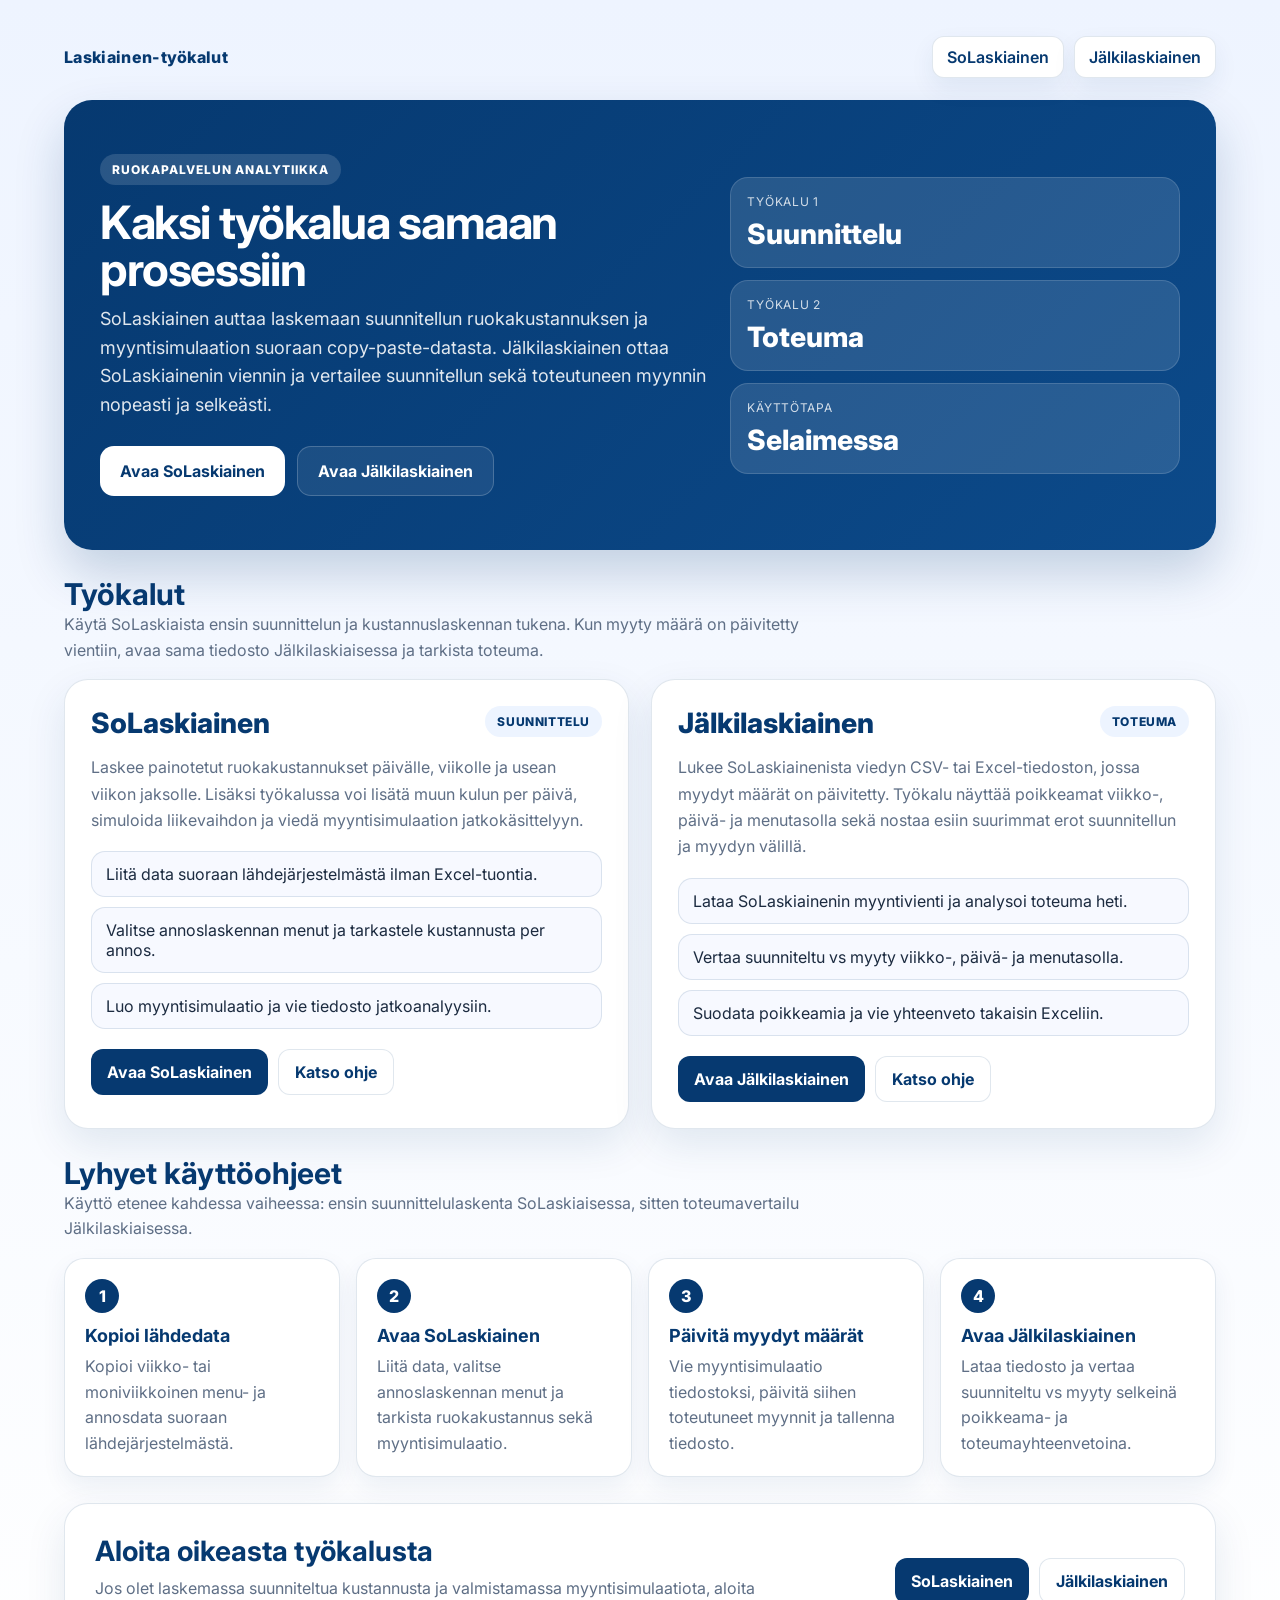
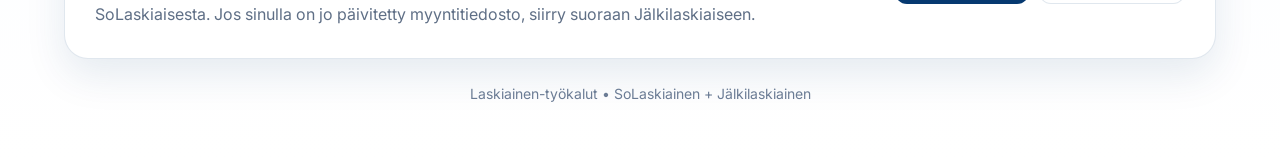
==== index.html @ dbf36e9c "Update index.html" ====
<!DOCTYPE html>
<html lang="fi">
<head>
  <meta charset="UTF-8" />
  <meta name="viewport" content="width=device-width, initial-scale=1.0" />
  <title>Laskiainen-työkalut</title>
  <link href="https://fonts.googleapis.com/css2?family=Inter:wght@400;600;700;800&display=swap" rel="stylesheet">
  <style>
    :root{
      --theme:#063970;
      --theme-2:#0c4a8a;
      --bg:#eef4ff;
      --card:#ffffff;
      --text:#1c2b40;
      --muted:#5f6f86;
      --border:rgba(6,57,112,.12);
      --shadow:0 16px 40px rgba(6,57,112,.10);
      --shadow-soft:0 10px 24px rgba(6,57,112,.07);
    }
    *{box-sizing:border-box}
    body{margin:0;font-family:Inter,Arial,sans-serif;background:linear-gradient(180deg,#eef4ff 0%,#f7faff 55%,#ffffff 100%);color:var(--text)}
    .wrap{max-width:1200px;margin:auto;padding:28px 24px 56px}
    .nav{display:flex;justify-content:space-between;align-items:center;gap:16px;padding:8px 0 22px}
    .brand{font-weight:800;color:var(--theme);letter-spacing:.02em}
    .nav-links{display:flex;gap:10px;flex-wrap:wrap}
    .nav-links a,.btn-secondary{display:inline-flex;align-items:center;justify-content:center;padding:10px 14px;border-radius:12px;text-decoration:none;font-weight:600;background:#fff;color:var(--theme);border:1px solid var(--border);box-shadow:var(--shadow-soft)}
    .hero{background:linear-gradient(135deg,var(--theme),var(--theme-2));border-radius:28px;padding:54px 36px;color:#fff;box-shadow:0 24px 50px rgba(6,57,112,.20)}
    .hero-grid{display:grid;grid-template-columns:1.15fr .85fr;gap:22px;align-items:center}
    .eyebrow{display:inline-flex;padding:8px 12px;border-radius:999px;background:rgba(255,255,255,.14);font-size:12px;font-weight:800;letter-spacing:.08em;text-transform:uppercase;margin-bottom:14px}
    h1{margin:0 0 12px;font-size:46px;line-height:1.02;letter-spacing:-.03em}
    .hero p{margin:0;color:rgba(255,255,255,.88);font-size:18px;line-height:1.6;max-width:680px}
    .hero-actions{display:flex;gap:12px;flex-wrap:wrap;margin-top:26px}
    .btn-primary,.btn-ghost{display:inline-flex;align-items:center;justify-content:center;padding:14px 20px;border-radius:14px;text-decoration:none;font-weight:700}
    .btn-primary{background:#fff;color:var(--theme)}
    .btn-ghost{border:1px solid rgba(255,255,255,.2);color:#fff;background:rgba(255,255,255,.08)}
    .hero-side{display:grid;gap:12px}
    .mini-card{background:rgba(255,255,255,.12);border:1px solid rgba(255,255,255,.14);border-radius:18px;padding:16px}
    .mini-card .label{font-size:12px;text-transform:uppercase;letter-spacing:.06em;color:rgba(255,255,255,.8);margin-bottom:8px}
    .mini-card .value{font-size:28px;font-weight:800}
    .section{margin-top:26px}
    .section-head{display:flex;justify-content:space-between;align-items:end;gap:16px;flex-wrap:wrap;margin-bottom:16px}
    .section-head h2{margin:0;font-size:30px;color:var(--theme)}
    .section-head p{margin:0;color:var(--muted);max-width:760px;line-height:1.6}
    .tool-grid{display:grid;grid-template-columns:1fr 1fr;gap:22px}
    .tool-card{background:var(--card);border:1px solid var(--border);border-radius:24px;padding:26px;box-shadow:var(--shadow)}
    .tool-top{display:flex;justify-content:space-between;gap:12px;align-items:flex-start;margin-bottom:14px}
    .tool-name{font-size:28px;font-weight:800;color:var(--theme);margin:0}
    .badge{display:inline-flex;padding:8px 12px;border-radius:999px;background:#edf4ff;color:var(--theme);font-size:12px;font-weight:800;text-transform:uppercase;letter-spacing:.05em}
    .tool-card p{margin:0 0 18px;color:var(--muted);line-height:1.65}
    .feature-list{display:grid;gap:10px;margin:0 0 20px;padding:0;list-style:none}
    .feature-list li{padding:12px 14px;border-radius:14px;background:#f7f9ff;border:1px solid var(--border)}
    .tool-actions{display:flex;gap:10px;flex-wrap:wrap}
    .tool-actions a{display:inline-flex;align-items:center;justify-content:center;padding:12px 16px;border-radius:12px;text-decoration:none;font-weight:700}
    .tool-actions .primary{background:var(--theme);color:#fff}
    .tool-actions .secondary{background:#fff;color:var(--theme);border:1px solid var(--border)}
    .how-grid{display:grid;grid-template-columns:repeat(4,1fr);gap:16px}
    .step{background:#fff;border:1px solid var(--border);border-radius:20px;padding:20px;box-shadow:var(--shadow-soft)}
    .step-num{width:34px;height:34px;border-radius:999px;background:var(--theme);color:#fff;display:inline-flex;align-items:center;justify-content:center;font-weight:800;margin-bottom:12px}
    .step h3{margin:0 0 8px;color:var(--theme);font-size:18px}
    .step p{margin:0;color:var(--muted);line-height:1.6}
    .cta{margin-top:26px;background:#fff;border:1px solid var(--border);border-radius:24px;padding:30px;box-shadow:var(--shadow);display:flex;justify-content:space-between;align-items:center;gap:18px;flex-wrap:wrap}
    .cta h2{margin:0 0 8px;color:var(--theme);font-size:28px}
    .cta p{margin:0;color:var(--muted);line-height:1.6;max-width:760px}
    .footer{margin-top:26px;text-align:center;color:#6b7c95;font-size:14px}
    @media (max-width:980px){.hero-grid,.tool-grid,.how-grid{grid-template-columns:1fr}.wrap{padding:18px 16px 36px}h1{font-size:36px}.section-head h2{font-size:26px}}
  </style>
</head>
<body>
  <div class="wrap">
    <div class="nav">
      <div class="brand">Laskiainen-työkalut</div>
      <div class="nav-links">
        <a href="laskiainenV13.html">SoLaskiainen</a>
        <a href="jalkilaskiainen.html">Jälkilaskiainen</a>
      </div>
    </div>

    <section class="hero">
      <div class="hero-grid">
        <div>
          <div class="eyebrow">Ruokapalvelun analytiikka</div>
          <h1>Kaksi työkalua samaan prosessiin</h1>
          <p>SoLaskiainen auttaa laskemaan suunnitellun ruokakustannuksen ja myyntisimulaation suoraan copy-paste-datasta. Jälkilaskiainen ottaa SoLaskiainenin viennin ja vertailee suunnitellun sekä toteutuneen myynnin nopeasti ja selkeästi.</p>
          <div class="hero-actions">
            <a class="btn-primary" href="laskiainenV13.html">Avaa SoLaskiainen</a>
            <a class="btn-ghost" href="jalkilaskiainen.html">Avaa Jälkilaskiainen</a>
          </div>
        </div>
        <div class="hero-side">
          <div class="mini-card"><div class="label">Työkalu 1</div><div class="value">Suunnittelu</div></div>
          <div class="mini-card"><div class="label">Työkalu 2</div><div class="value">Toteuma</div></div>
          <div class="mini-card"><div class="label">Käyttötapa</div><div class="value">Selaimessa</div></div>
        </div>
      </div>
    </section>

    <section class="section">
      <div class="section-head">
        <div>
          <h2>Työkalut</h2>
          <p>Käytä SoLaskiaista ensin suunnittelun ja kustannuslaskennan tukena. Kun myyty määrä on päivitetty vientiin, avaa sama tiedosto Jälkilaskiaisessa ja tarkista toteuma.</p>
        </div>
      </div>
      <div class="tool-grid">
        <article class="tool-card">
          <div class="tool-top">
            <h3 class="tool-name">SoLaskiainen</h3>
            <span class="badge">Suunnittelu</span>
          </div>
          <p>Laskee painotetut ruokakustannukset päivälle, viikolle ja usean viikon jaksolle. Lisäksi työkalussa voi lisätä muun kulun per päivä, simuloida liikevaihdon ja viedä myyntisimulaation jatkokäsittelyyn.</p>
          <ul class="feature-list">
            <li>Liitä data suoraan lähdejärjestelmästä ilman Excel-tuontia.</li>
            <li>Valitse annoslaskennan menut ja tarkastele kustannusta per annos.</li>
            <li>Luo myyntisimulaatio ja vie tiedosto jatkoanalyysiin.</li>
          </ul>
          <div class="tool-actions">
            <a class="primary" href="laskiainenV13.html">Avaa SoLaskiainen</a>
            <a class="secondary" href="#kaytto">Katso ohje</a>
          </div>
        </article>

        <article class="tool-card">
          <div class="tool-top">
            <h3 class="tool-name">Jälkilaskiainen</h3>
            <span class="badge">Toteuma</span>
          </div>
          <p>Lukee SoLaskiainenista viedyn CSV- tai Excel-tiedoston, jossa myydyt määrät on päivitetty. Työkalu näyttää poikkeamat viikko-, päivä- ja menutasolla sekä nostaa esiin suurimmat erot suunnitellun ja myydyn välillä.</p>
          <ul class="feature-list">
            <li>Lataa SoLaskiainenin myyntivienti ja analysoi toteuma heti.</li>
            <li>Vertaa suunniteltu vs myyty viikko-, päivä- ja menutasolla.</li>
            <li>Suodata poikkeamia ja vie yhteenveto takaisin Exceliin.</li>
          </ul>
          <div class="tool-actions">
            <a class="primary" href="jalkilaskiainen.html">Avaa Jälkilaskiainen</a>
            <a class="secondary" href="#kaytto">Katso ohje</a>
          </div>
        </article>
      </div>
    </section>

    <section class="section" id="kaytto">
      <div class="section-head">
        <div>
          <h2>Lyhyet käyttöohjeet</h2>
          <p>Käyttö etenee kahdessa vaiheessa: ensin suunnittelulaskenta SoLaskiaisessa, sitten toteumavertailu Jälkilaskiaisessa.</p>
        </div>
      </div>
      <div class="how-grid">
        <div class="step">
          <div class="step-num">1</div>
          <h3>Kopioi lähdedata</h3>
          <p>Kopioi viikko- tai moniviikkoinen menu- ja annosdata suoraan lähdejärjestelmästä.</p>
        </div>
        <div class="step">
          <div class="step-num">2</div>
          <h3>Avaa SoLaskiainen</h3>
          <p>Liitä data, valitse annoslaskennan menut ja tarkista ruokakustannus sekä myyntisimulaatio.</p>
        </div>
        <div class="step">
          <div class="step-num">3</div>
          <h3>Päivitä myydyt määrät</h3>
          <p>Vie myyntisimulaatio tiedostoksi, päivitä siihen toteutuneet myynnit ja tallenna tiedosto.</p>
        </div>
        <div class="step">
          <div class="step-num">4</div>
          <h3>Avaa Jälkilaskiainen</h3>
          <p>Lataa tiedosto ja vertaa suunniteltu vs myyty selkeinä poikkeama- ja toteumayhteenvetoina.</p>
        </div>
      </div>
    </section>

    <section class="cta">
      <div>
        <h2>Aloita oikeasta työkalusta</h2>
        <p>Jos olet laskemassa suunniteltua kustannusta ja valmistamassa myyntisimulaatiota, aloita SoLaskiaisesta. Jos sinulla on jo päivitetty myyntitiedosto, siirry suoraan Jälkilaskiaiseen.</p>
      </div>
      <div class="tool-actions">
        <a class="primary" href="laskiainenV13.html">SoLaskiainen</a>
        <a class="secondary" href="jalkilaskiainen.html">Jälkilaskiainen</a>
      </div>
    </section>

    <div class="footer">Laskiainen-työkalut • SoLaskiainen + Jälkilaskiainen</div>
  </div>
</body>
</html>
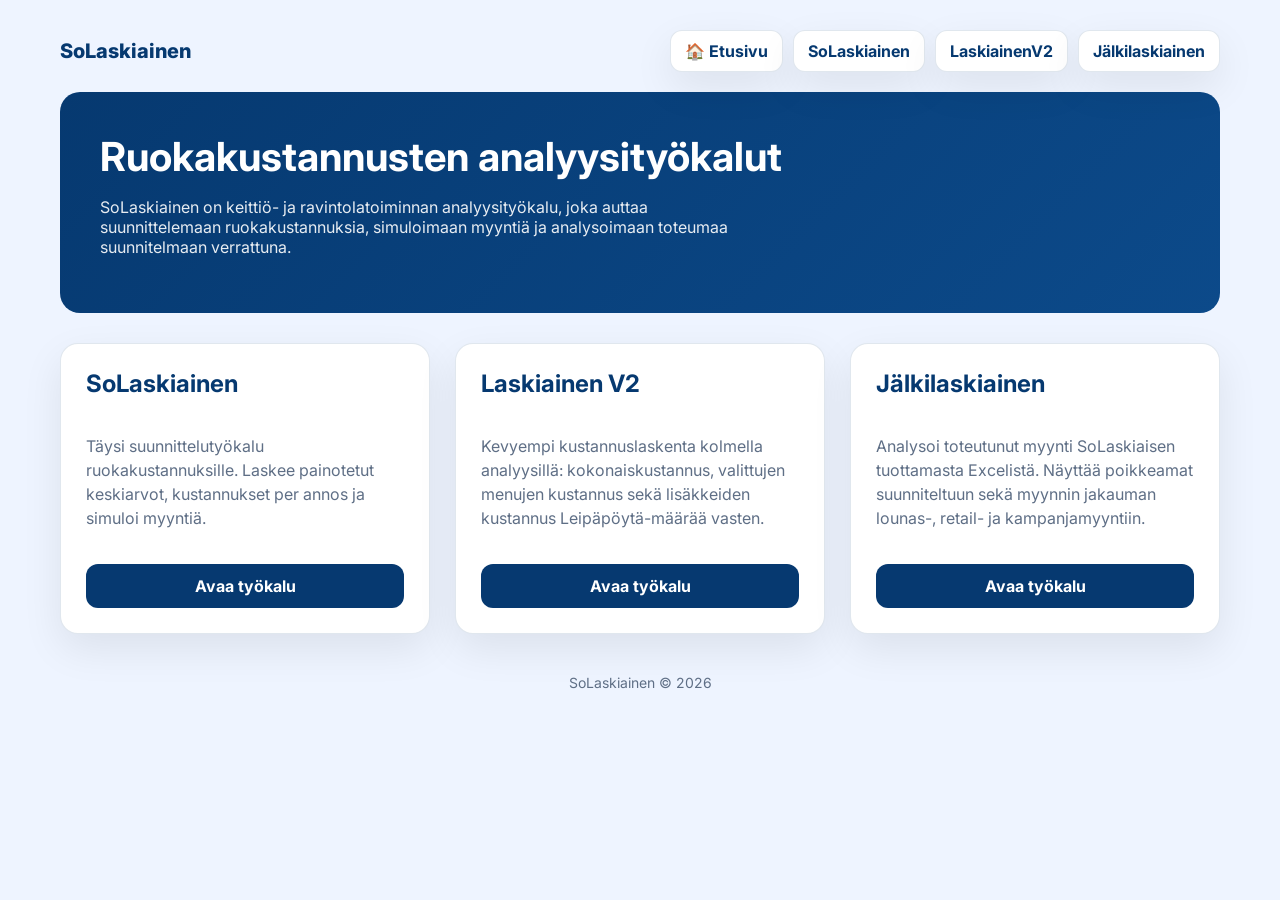
==== commit ba575192: "Update index.html" ====
--- a/index.html
+++ b/index.html
@@ -1,186 +1,217 @@
 <!DOCTYPE html>
 <html lang="fi">
 <head>
-  <meta charset="UTF-8" />
-  <meta name="viewport" content="width=device-width, initial-scale=1.0" />
-  <title>Laskiainen-työkalut</title>
-  <link href="https://fonts.googleapis.com/css2?family=Inter:wght@400;600;700;800&display=swap" rel="stylesheet">
-  <style>
-    :root{
-      --theme:#063970;
-      --theme-2:#0c4a8a;
-      --bg:#eef4ff;
-      --card:#ffffff;
-      --text:#1c2b40;
-      --muted:#5f6f86;
-      --border:rgba(6,57,112,.12);
-      --shadow:0 16px 40px rgba(6,57,112,.10);
-      --shadow-soft:0 10px 24px rgba(6,57,112,.07);
-    }
-    *{box-sizing:border-box}
-    body{margin:0;font-family:Inter,Arial,sans-serif;background:linear-gradient(180deg,#eef4ff 0%,#f7faff 55%,#ffffff 100%);color:var(--text)}
-    .wrap{max-width:1200px;margin:auto;padding:28px 24px 56px}
-    .nav{display:flex;justify-content:space-between;align-items:center;gap:16px;padding:8px 0 22px}
-    .brand{font-weight:800;color:var(--theme);letter-spacing:.02em}
-    .nav-links{display:flex;gap:10px;flex-wrap:wrap}
-    .nav-links a,.btn-secondary{display:inline-flex;align-items:center;justify-content:center;padding:10px 14px;border-radius:12px;text-decoration:none;font-weight:600;background:#fff;color:var(--theme);border:1px solid var(--border);box-shadow:var(--shadow-soft)}
-    .hero{background:linear-gradient(135deg,var(--theme),var(--theme-2));border-radius:28px;padding:54px 36px;color:#fff;box-shadow:0 24px 50px rgba(6,57,112,.20)}
-    .hero-grid{display:grid;grid-template-columns:1.15fr .85fr;gap:22px;align-items:center}
-    .eyebrow{display:inline-flex;padding:8px 12px;border-radius:999px;background:rgba(255,255,255,.14);font-size:12px;font-weight:800;letter-spacing:.08em;text-transform:uppercase;margin-bottom:14px}
-    h1{margin:0 0 12px;font-size:46px;line-height:1.02;letter-spacing:-.03em}
-    .hero p{margin:0;color:rgba(255,255,255,.88);font-size:18px;line-height:1.6;max-width:680px}
-    .hero-actions{display:flex;gap:12px;flex-wrap:wrap;margin-top:26px}
-    .btn-primary,.btn-ghost{display:inline-flex;align-items:center;justify-content:center;padding:14px 20px;border-radius:14px;text-decoration:none;font-weight:700}
-    .btn-primary{background:#fff;color:var(--theme)}
-    .btn-ghost{border:1px solid rgba(255,255,255,.2);color:#fff;background:rgba(255,255,255,.08)}
-    .hero-side{display:grid;gap:12px}
-    .mini-card{background:rgba(255,255,255,.12);border:1px solid rgba(255,255,255,.14);border-radius:18px;padding:16px}
-    .mini-card .label{font-size:12px;text-transform:uppercase;letter-spacing:.06em;color:rgba(255,255,255,.8);margin-bottom:8px}
-    .mini-card .value{font-size:28px;font-weight:800}
-    .section{margin-top:26px}
-    .section-head{display:flex;justify-content:space-between;align-items:end;gap:16px;flex-wrap:wrap;margin-bottom:16px}
-    .section-head h2{margin:0;font-size:30px;color:var(--theme)}
-    .section-head p{margin:0;color:var(--muted);max-width:760px;line-height:1.6}
-    .tool-grid{display:grid;grid-template-columns:1fr 1fr;gap:22px}
-    .tool-card{background:var(--card);border:1px solid var(--border);border-radius:24px;padding:26px;box-shadow:var(--shadow)}
-    .tool-top{display:flex;justify-content:space-between;gap:12px;align-items:flex-start;margin-bottom:14px}
-    .tool-name{font-size:28px;font-weight:800;color:var(--theme);margin:0}
-    .badge{display:inline-flex;padding:8px 12px;border-radius:999px;background:#edf4ff;color:var(--theme);font-size:12px;font-weight:800;text-transform:uppercase;letter-spacing:.05em}
-    .tool-card p{margin:0 0 18px;color:var(--muted);line-height:1.65}
-    .feature-list{display:grid;gap:10px;margin:0 0 20px;padding:0;list-style:none}
-    .feature-list li{padding:12px 14px;border-radius:14px;background:#f7f9ff;border:1px solid var(--border)}
-    .tool-actions{display:flex;gap:10px;flex-wrap:wrap}
-    .tool-actions a{display:inline-flex;align-items:center;justify-content:center;padding:12px 16px;border-radius:12px;text-decoration:none;font-weight:700}
-    .tool-actions .primary{background:var(--theme);color:#fff}
-    .tool-actions .secondary{background:#fff;color:var(--theme);border:1px solid var(--border)}
-    .how-grid{display:grid;grid-template-columns:repeat(4,1fr);gap:16px}
-    .step{background:#fff;border:1px solid var(--border);border-radius:20px;padding:20px;box-shadow:var(--shadow-soft)}
-    .step-num{width:34px;height:34px;border-radius:999px;background:var(--theme);color:#fff;display:inline-flex;align-items:center;justify-content:center;font-weight:800;margin-bottom:12px}
-    .step h3{margin:0 0 8px;color:var(--theme);font-size:18px}
-    .step p{margin:0;color:var(--muted);line-height:1.6}
-    .cta{margin-top:26px;background:#fff;border:1px solid var(--border);border-radius:24px;padding:30px;box-shadow:var(--shadow);display:flex;justify-content:space-between;align-items:center;gap:18px;flex-wrap:wrap}
-    .cta h2{margin:0 0 8px;color:var(--theme);font-size:28px}
-    .cta p{margin:0;color:var(--muted);line-height:1.6;max-width:760px}
-    .footer{margin-top:26px;text-align:center;color:#6b7c95;font-size:14px}
-    @media (max-width:980px){.hero-grid,.tool-grid,.how-grid{grid-template-columns:1fr}.wrap{padding:18px 16px 36px}h1{font-size:36px}.section-head h2{font-size:26px}}
-  </style>
+<meta charset="UTF-8">
+<meta name="viewport" content="width=device-width, initial-scale=1.0">
+
+<title>SoLaskiainen</title>
+
+<link href="https://fonts.googleapis.com/css2?family=Inter:wght@400;600;700;800&display=swap" rel="stylesheet">
+
+<style>
+
+:root{
+--theme:#063970;
+--theme2:#0c4a8a;
+--bg:#eef4ff;
+--card:#ffffff;
+--text:#1c2b40;
+--muted:#5f6f86;
+--border:rgba(6,57,112,.12);
+--shadow:0 15px 40px rgba(0,0,0,.08);
+}
+
+*{box-sizing:border-box}
+
+body{
+margin:0;
+font-family:Inter,Arial;
+background:var(--bg);
+color:var(--text);
+}
+
+.wrap{
+max-width:1200px;
+margin:auto;
+padding:30px 20px 50px;
+}
+
+.topnav{
+display:flex;
+justify-content:space-between;
+align-items:center;
+margin-bottom:20px;
+flex-wrap:wrap;
+}
+
+.brand{
+font-weight:800;
+font-size:20px;
+color:var(--theme);
+}
+
+.navlinks{
+display:flex;
+gap:10px;
+flex-wrap:wrap;
+}
+
+.navlinks a{
+text-decoration:none;
+padding:10px 14px;
+border-radius:12px;
+background:#fff;
+border:1px solid var(--border);
+color:var(--theme);
+font-weight:700;
+box-shadow:var(--shadow);
+}
+
+.hero{
+background:linear-gradient(135deg,var(--theme),var(--theme2));
+color:white;
+padding:40px;
+border-radius:20px;
+margin-bottom:30px;
+}
+
+.hero h1{
+margin:0 0 10px;
+font-size:40px;
+}
+
+.hero p{
+opacity:.9;
+max-width:650px;
+}
+
+.tools{
+display:grid;
+grid-template-columns:repeat(auto-fit,minmax(280px,1fr));
+gap:25px;
+margin-top:25px;
+}
+
+.card{
+background:var(--card);
+border-radius:18px;
+padding:25px;
+border:1px solid var(--border);
+box-shadow:var(--shadow);
+display:flex;
+flex-direction:column;
+justify-content:space-between;
+}
+
+.card h2{
+margin-top:0;
+color:var(--theme);
+}
+
+.card p{
+color:var(--muted);
+line-height:1.5;
+}
+
+.button{
+margin-top:18px;
+display:inline-block;
+text-decoration:none;
+padding:12px 18px;
+background:var(--theme);
+color:white;
+border-radius:12px;
+font-weight:700;
+text-align:center;
+}
+
+.footer{
+text-align:center;
+margin-top:40px;
+color:var(--muted);
+font-size:14px;
+}
+
+@media(max-width:700px){
+.hero h1{font-size:28px}
+}
+
+</style>
 </head>
+
 <body>
-  <div class="wrap">
-    <div class="nav">
-      <div class="brand">Laskiainen-työkalut</div>
-      <div class="nav-links">
-        <a href="laskiainenV13.html">SoLaskiainen</a>
-        <a href="jalkilaskiainen.html">Jälkilaskiainen</a>
-      </div>
-    </div>
-
-    <section class="hero">
-      <div class="hero-grid">
-        <div>
-          <div class="eyebrow">Ruokapalvelun analytiikka</div>
-          <h1>Kaksi työkalua samaan prosessiin</h1>
-          <p>SoLaskiainen auttaa laskemaan suunnitellun ruokakustannuksen ja myyntisimulaation suoraan copy-paste-datasta. Jälkilaskiainen ottaa SoLaskiainenin viennin ja vertailee suunnitellun sekä toteutuneen myynnin nopeasti ja selkeästi.</p>
-          <div class="hero-actions">
-            <a class="btn-primary" href="laskiainenV13.html">Avaa SoLaskiainen</a>
-            <a class="btn-ghost" href="jalkilaskiainen.html">Avaa Jälkilaskiainen</a>
-          </div>
-        </div>
-        <div class="hero-side">
-          <div class="mini-card"><div class="label">Työkalu 1</div><div class="value">Suunnittelu</div></div>
-          <div class="mini-card"><div class="label">Työkalu 2</div><div class="value">Toteuma</div></div>
-          <div class="mini-card"><div class="label">Käyttötapa</div><div class="value">Selaimessa</div></div>
-        </div>
-      </div>
-    </section>
-
-    <section class="section">
-      <div class="section-head">
-        <div>
-          <h2>Työkalut</h2>
-          <p>Käytä SoLaskiaista ensin suunnittelun ja kustannuslaskennan tukena. Kun myyty määrä on päivitetty vientiin, avaa sama tiedosto Jälkilaskiaisessa ja tarkista toteuma.</p>
-        </div>
-      </div>
-      <div class="tool-grid">
-        <article class="tool-card">
-          <div class="tool-top">
-            <h3 class="tool-name">SoLaskiainen</h3>
-            <span class="badge">Suunnittelu</span>
-          </div>
-          <p>Laskee painotetut ruokakustannukset päivälle, viikolle ja usean viikon jaksolle. Lisäksi työkalussa voi lisätä muun kulun per päivä, simuloida liikevaihdon ja viedä myyntisimulaation jatkokäsittelyyn.</p>
-          <ul class="feature-list">
-            <li>Liitä data suoraan lähdejärjestelmästä ilman Excel-tuontia.</li>
-            <li>Valitse annoslaskennan menut ja tarkastele kustannusta per annos.</li>
-            <li>Luo myyntisimulaatio ja vie tiedosto jatkoanalyysiin.</li>
-          </ul>
-          <div class="tool-actions">
-            <a class="primary" href="laskiainenV13.html">Avaa SoLaskiainen</a>
-            <a class="secondary" href="#kaytto">Katso ohje</a>
-          </div>
-        </article>
-
-        <article class="tool-card">
-          <div class="tool-top">
-            <h3 class="tool-name">Jälkilaskiainen</h3>
-            <span class="badge">Toteuma</span>
-          </div>
-          <p>Lukee SoLaskiainenista viedyn CSV- tai Excel-tiedoston, jossa myydyt määrät on päivitetty. Työkalu näyttää poikkeamat viikko-, päivä- ja menutasolla sekä nostaa esiin suurimmat erot suunnitellun ja myydyn välillä.</p>
-          <ul class="feature-list">
-            <li>Lataa SoLaskiainenin myyntivienti ja analysoi toteuma heti.</li>
-            <li>Vertaa suunniteltu vs myyty viikko-, päivä- ja menutasolla.</li>
-            <li>Suodata poikkeamia ja vie yhteenveto takaisin Exceliin.</li>
-          </ul>
-          <div class="tool-actions">
-            <a class="primary" href="jalkilaskiainen.html">Avaa Jälkilaskiainen</a>
-            <a class="secondary" href="#kaytto">Katso ohje</a>
-          </div>
-        </article>
-      </div>
-    </section>
-
-    <section class="section" id="kaytto">
-      <div class="section-head">
-        <div>
-          <h2>Lyhyet käyttöohjeet</h2>
-          <p>Käyttö etenee kahdessa vaiheessa: ensin suunnittelulaskenta SoLaskiaisessa, sitten toteumavertailu Jälkilaskiaisessa.</p>
-        </div>
-      </div>
-      <div class="how-grid">
-        <div class="step">
-          <div class="step-num">1</div>
-          <h3>Kopioi lähdedata</h3>
-          <p>Kopioi viikko- tai moniviikkoinen menu- ja annosdata suoraan lähdejärjestelmästä.</p>
-        </div>
-        <div class="step">
-          <div class="step-num">2</div>
-          <h3>Avaa SoLaskiainen</h3>
-          <p>Liitä data, valitse annoslaskennan menut ja tarkista ruokakustannus sekä myyntisimulaatio.</p>
-        </div>
-        <div class="step">
-          <div class="step-num">3</div>
-          <h3>Päivitä myydyt määrät</h3>
-          <p>Vie myyntisimulaatio tiedostoksi, päivitä siihen toteutuneet myynnit ja tallenna tiedosto.</p>
-        </div>
-        <div class="step">
-          <div class="step-num">4</div>
-          <h3>Avaa Jälkilaskiainen</h3>
-          <p>Lataa tiedosto ja vertaa suunniteltu vs myyty selkeinä poikkeama- ja toteumayhteenvetoina.</p>
-        </div>
-      </div>
-    </section>
-
-    <section class="cta">
-      <div>
-        <h2>Aloita oikeasta työkalusta</h2>
-        <p>Jos olet laskemassa suunniteltua kustannusta ja valmistamassa myyntisimulaatiota, aloita SoLaskiaisesta. Jos sinulla on jo päivitetty myyntitiedosto, siirry suoraan Jälkilaskiaiseen.</p>
-      </div>
-      <div class="tool-actions">
-        <a class="primary" href="laskiainenV13.html">SoLaskiainen</a>
-        <a class="secondary" href="jalkilaskiainen.html">Jälkilaskiainen</a>
-      </div>
-    </section>
-
-    <div class="footer">Laskiainen-työkalut • SoLaskiainen + Jälkilaskiainen</div>
-  </div>
+
+<div class="wrap">
+
+<div class="topnav">
+<div class="brand">SoLaskiainen</div>
+
+<div class="navlinks">
+<a href="index.html">🏠 Etusivu</a>
+<a href="laskiainenV13.html">SoLaskiainen</a>
+<a href="LaskiainenV2.html">LaskiainenV2</a>
+<a href="jalkilaskiainen.html">Jälkilaskiainen</a>
+</div>
+</div>
+
+<div class="hero">
+<h1>Ruokakustannusten analyysityökalut</h1>
+<p>
+SoLaskiainen on keittiö- ja ravintolatoiminnan analyysityökalu, joka auttaa
+suunnittelemaan ruokakustannuksia, simuloimaan myyntiä ja analysoimaan
+toteumaa suunnitelmaan verrattuna.
+</p>
+</div>
+
+<div class="tools">
+
+<div class="card">
+<h2>SoLaskiainen</h2>
+<p>
+Täysi suunnittelutyökalu ruokakustannuksille. Laskee painotetut keskiarvot,
+kustannukset per annos ja simuloi myyntiä.
+</p>
+
+<a class="button" href="laskiainenV13.html">
+Avaa työkalu
+</a>
+</div>
+
+
+<div class="card">
+<h2>Laskiainen V2</h2>
+<p>
+Kevyempi kustannuslaskenta kolmella analyysillä:
+kokonaiskustannus, valittujen menujen kustannus
+sekä lisäkkeiden kustannus Leipäpöytä-määrää vasten.
+</p>
+
+<a class="button" href="LaskiainenV2.html">
+Avaa työkalu
+</a>
+</div>
+
+
+<div class="card">
+<h2>Jälkilaskiainen</h2>
+<p>
+Analysoi toteutunut myynti SoLaskiaisen tuottamasta Excelistä.
+Näyttää poikkeamat suunniteltuun sekä myynnin jakauman
+lounas-, retail- ja kampanjamyyntiin.
+</p>
+
+<a class="button" href="jalkilaskiainen.html">
+Avaa työkalu
+</a>
+</div>
+
+</div>
+
+<div class="footer">
+SoLaskiainen © 2026
+</div>
+
+</div>
+
 </body>
 </html>
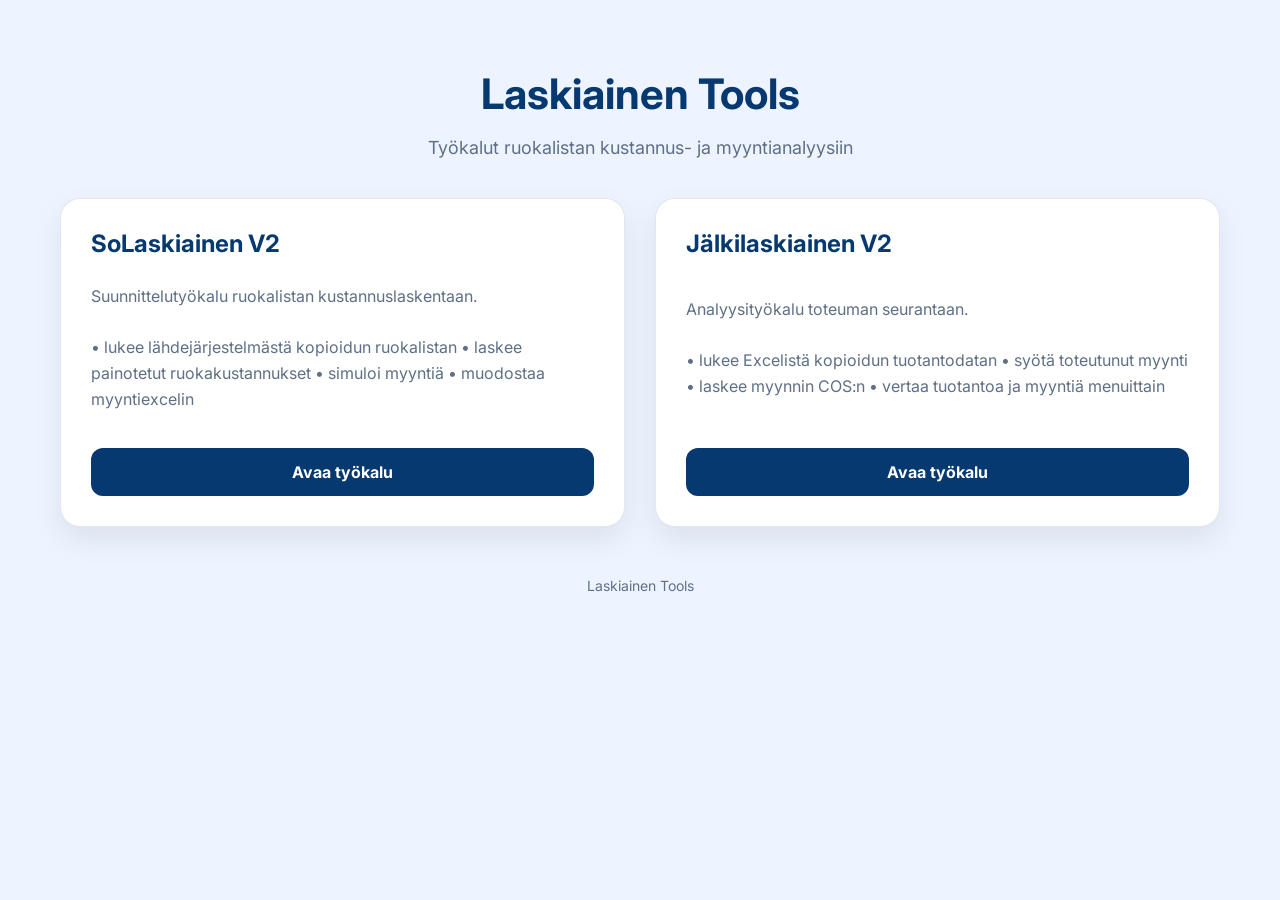
==== commit e1bbebd0: "Update index.html" ====
--- a/index.html
+++ b/index.html
@@ -4,7 +4,7 @@
 <meta charset="UTF-8">
 <meta name="viewport" content="width=device-width, initial-scale=1.0">
 
-<title>SoLaskiainen</title>
+<title>Laskiainen Tools</title>
 
 <link href="https://fonts.googleapis.com/css2?family=Inter:wght@400;600;700;800&display=swap" rel="stylesheet">
 
@@ -18,14 +18,14 @@
 --text:#1c2b40;
 --muted:#5f6f86;
 --border:rgba(6,57,112,.12);
---shadow:0 15px 40px rgba(0,0,0,.08);
+--shadow:0 12px 30px rgba(0,0,0,.08);
 }
 
 *{box-sizing:border-box}
 
 body{
 margin:0;
-font-family:Inter,Arial;
+font-family:Inter,Arial,sans-serif;
 background:var(--bg);
 color:var(--text);
 }
@@ -33,70 +33,37 @@
 .wrap{
 max-width:1200px;
 margin:auto;
-padding:30px 20px 50px;
+padding:40px 20px 60px;
 }
 
-.topnav{
-display:flex;
-justify-content:space-between;
-align-items:center;
-margin-bottom:20px;
-flex-wrap:wrap;
+header{
+text-align:center;
+margin-bottom:40px;
 }
 
-.brand{
-font-weight:800;
-font-size:20px;
+h1{
+font-size:42px;
+margin-bottom:10px;
 color:var(--theme);
 }
 
-.navlinks{
-display:flex;
-gap:10px;
-flex-wrap:wrap;
-}
-
-.navlinks a{
-text-decoration:none;
-padding:10px 14px;
-border-radius:12px;
-background:#fff;
-border:1px solid var(--border);
-color:var(--theme);
-font-weight:700;
-box-shadow:var(--shadow);
-}
-
-.hero{
-background:linear-gradient(135deg,var(--theme),var(--theme2));
-color:white;
-padding:40px;
-border-radius:20px;
-margin-bottom:30px;
-}
-
-.hero h1{
-margin:0 0 10px;
-font-size:40px;
-}
-
-.hero p{
-opacity:.9;
-max-width:650px;
+p.lead{
+font-size:18px;
+color:var(--muted);
 }
 
 .tools{
 display:grid;
-grid-template-columns:repeat(auto-fit,minmax(280px,1fr));
-gap:25px;
-margin-top:25px;
+grid-template-columns:1fr 1fr;
+gap:30px;
+margin-top:40px;
 }
 
 .card{
 background:var(--card);
-border-radius:18px;
-padding:25px;
 border:1px solid var(--border);
+border-radius:20px;
+padding:30px;
 box-shadow:var(--shadow);
 display:flex;
 flex-direction:column;
@@ -104,112 +71,123 @@
 }
 
 .card h2{
-margin-top:0;
+margin:0 0 10px 0;
 color:var(--theme);
 }
 
 .card p{
 color:var(--muted);
-line-height:1.5;
+line-height:1.6;
 }
 
-.button{
-margin-top:18px;
-display:inline-block;
+.btn{
+margin-top:20px;
+padding:14px 20px;
+border-radius:12px;
 text-decoration:none;
-padding:12px 18px;
+font-weight:700;
 background:var(--theme);
 color:white;
-border-radius:12px;
-font-weight:700;
+display:inline-block;
 text-align:center;
 }
 
-.footer{
+.btn:hover{
+background:var(--theme2);
+}
+
+footer{
 text-align:center;
-margin-top:40px;
+margin-top:50px;
 color:var(--muted);
 font-size:14px;
 }
 
-@media(max-width:700px){
-.hero h1{font-size:28px}
+@media (max-width:900px){
+.tools{
+grid-template-columns:1fr;
+}
 }
 
 </style>
 </head>
 
+
 <body>
 
 <div class="wrap">
 
-<div class="topnav">
-<div class="brand">SoLaskiainen</div>
+<header>
 
-<div class="navlinks">
-<a href="index.html">🏠 Etusivu</a>
-<a href="laskiainenV13.html">SoLaskiainen</a>
-<a href="LaskiainenV2.html">LaskiainenV2</a>
-<a href="jalkilaskiainen.html">Jälkilaskiainen</a>
-</div>
-</div>
+<h1>Laskiainen Tools</h1>
 
-<div class="hero">
-<h1>Ruokakustannusten analyysityökalut</h1>
-<p>
-SoLaskiainen on keittiö- ja ravintolatoiminnan analyysityökalu, joka auttaa
-suunnittelemaan ruokakustannuksia, simuloimaan myyntiä ja analysoimaan
-toteumaa suunnitelmaan verrattuna.
+<p class="lead">
+Työkalut ruokalistan kustannus- ja myyntianalyysiin
 </p>
-</div>
+
+</header>
+
+
 
 <div class="tools">
 
 <div class="card">
-<h2>SoLaskiainen</h2>
+
+<h2>SoLaskiainen V2</h2>
+
 <p>
-Täysi suunnittelutyökalu ruokakustannuksille. Laskee painotetut keskiarvot,
-kustannukset per annos ja simuloi myyntiä.
+
+Suunnittelutyökalu ruokalistan kustannuslaskentaan.
+
+<br><br>
+
+• lukee lähdejärjestelmästä kopioidun ruokalistan  
+• laskee painotetut ruokakustannukset  
+• simuloi myyntiä  
+• muodostaa myyntiexcelin
+
 </p>
 
-<a class="button" href="laskiainenV13.html">
+<a class="btn" href="LaskiainenV2.html">
 Avaa työkalu
 </a>
+
 </div>
 
 
+
 <div class="card">
-<h2>Laskiainen V2</h2>
+
+<h2>Jälkilaskiainen V2</h2>
+
 <p>
-Kevyempi kustannuslaskenta kolmella analyysillä:
-kokonaiskustannus, valittujen menujen kustannus
-sekä lisäkkeiden kustannus Leipäpöytä-määrää vasten.
+
+Analyysityökalu toteuman seurantaan.
+
+<br><br>
+
+• lukee Excelistä kopioidun tuotantodatan  
+• syötä toteutunut myynti  
+• laskee myynnin COS:n  
+• vertaa tuotantoa ja myyntiä menuittain
+
 </p>
 
-<a class="button" href="LaskiainenV2.html">
+<a class="btn" href="jalkilaskiainenV2.html">
 Avaa työkalu
 </a>
+
 </div>
 
 
-<div class="card">
-<h2>Jälkilaskiainen</h2>
-<p>
-Analysoi toteutunut myynti SoLaskiaisen tuottamasta Excelistä.
-Näyttää poikkeamat suunniteltuun sekä myynnin jakauman
-lounas-, retail- ja kampanjamyyntiin.
-</p>
-
-<a class="button" href="jalkilaskiainen.html">
-Avaa työkalu
-</a>
 </div>
 
-</div>
 
-<div class="footer">
-SoLaskiainen © 2026
-</div>
+<footer>
+
+Laskiainen Tools
+
+</footer>
 
 </div>
 
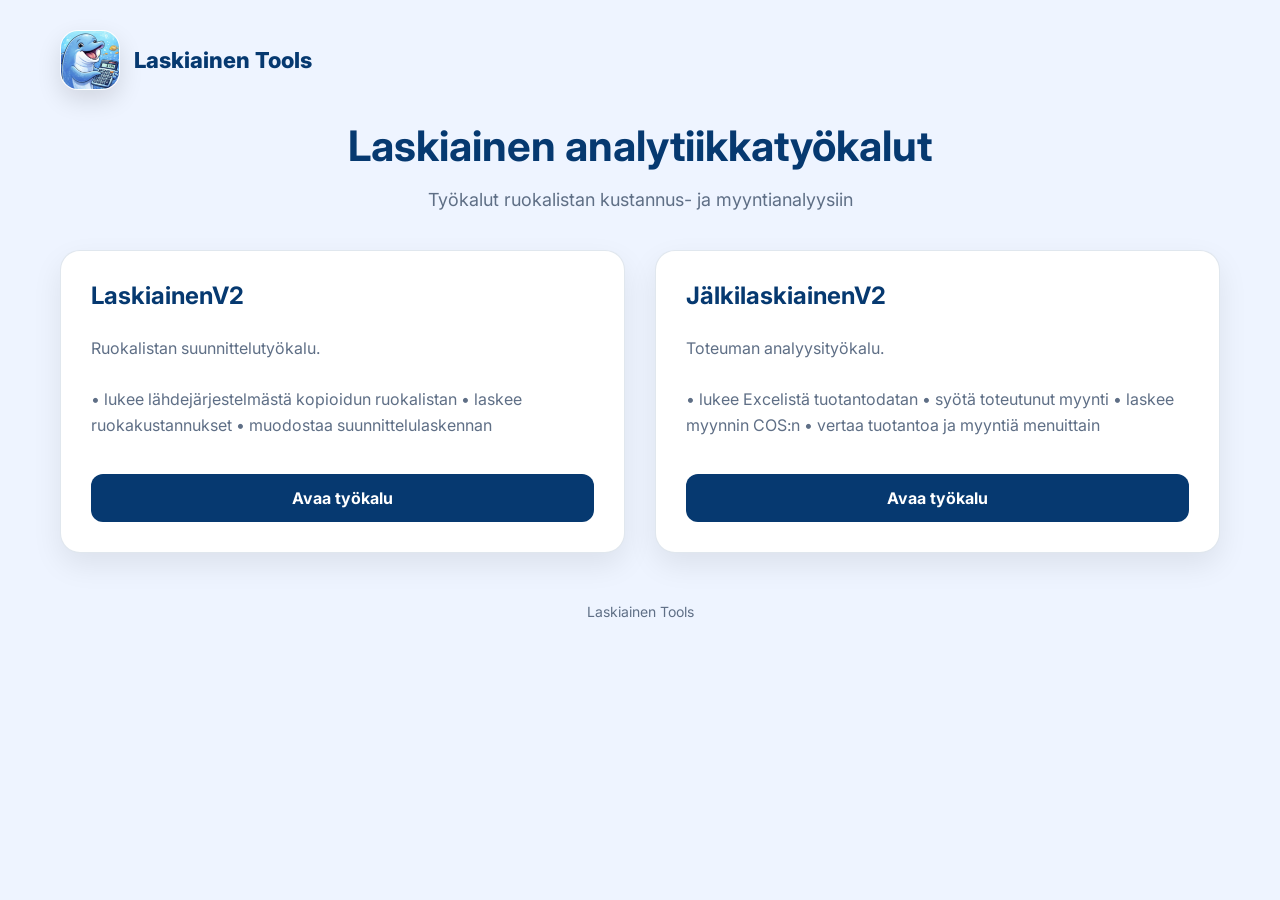
==== commit f2720541: "Update index.html" ====
--- a/index.html
+++ b/index.html
@@ -33,7 +33,38 @@
 .wrap{
 max-width:1200px;
 margin:auto;
-padding:40px 20px 60px;
+padding:30px 20px 60px;
+}
+
+.topnav{
+display:flex;
+justify-content:space-between;
+align-items:center;
+margin-bottom:30px;
+flex-wrap:wrap;
+gap:16px;
+}
+
+.brand-wrap{
+display:flex;
+align-items:center;
+gap:14px;
+}
+
+.logo{
+width:60px;
+height:60px;
+object-fit:cover;
+border-radius:18px;
+box-shadow:0 10px 24px rgba(0,0,0,.12);
+border:1px solid rgba(255,255,255,.35);
+background:#fff;
+}
+
+.brand{
+font-weight:800;
+font-size:22px;
+color:var(--theme);
 }
 
 header{
@@ -117,9 +148,19 @@
 
 <div class="wrap">
 
+<div class="topnav">
+
+<div class="brand-wrap">
+<img src="dlaskin.jpg" alt="Laskiainen logo" class="logo">
+<div class="brand">Laskiainen Tools</div>
+</div>
+
+</div>
+
+
 <header>
 
-<h1>Laskiainen Tools</h1>
+<h1>Laskiainen analytiikkatyökalut</h1>
 
 <p class="lead">
 Työkalut ruokalistan kustannus- ja myyntianalyysiin
@@ -133,18 +174,17 @@
 
 <div class="card">
 
-<h2>SoLaskiainen V2</h2>
+<h2>LaskiainenV2</h2>
 
 <p>
 
-Suunnittelutyökalu ruokalistan kustannuslaskentaan.
+Ruokalistan suunnittelutyökalu.
 
 <br><br>
 
 • lukee lähdejärjestelmästä kopioidun ruokalistan  
-• laskee painotetut ruokakustannukset  
-• simuloi myyntiä  
-• muodostaa myyntiexcelin
+• laskee ruokakustannukset  
+• muodostaa suunnittelulaskennan
 
 </p>
 
@@ -158,15 +198,15 @@
 
 <div class="card">
 
-<h2>Jälkilaskiainen V2</h2>
+<h2>JälkilaskiainenV2</h2>
 
 <p>
 
-Analyysityökalu toteuman seurantaan.
+Toteuman analyysityökalu.
 
 <br><br>
 
-• lukee Excelistä kopioidun tuotantodatan  
+• lukee Excelistä tuotantodatan  
 • syötä toteutunut myynti  
 • laskee myynnin COS:n  
 • vertaa tuotantoa ja myyntiä menuittain
@@ -179,7 +219,6 @@
 
 </div>
 
-
 </div>
 
 
